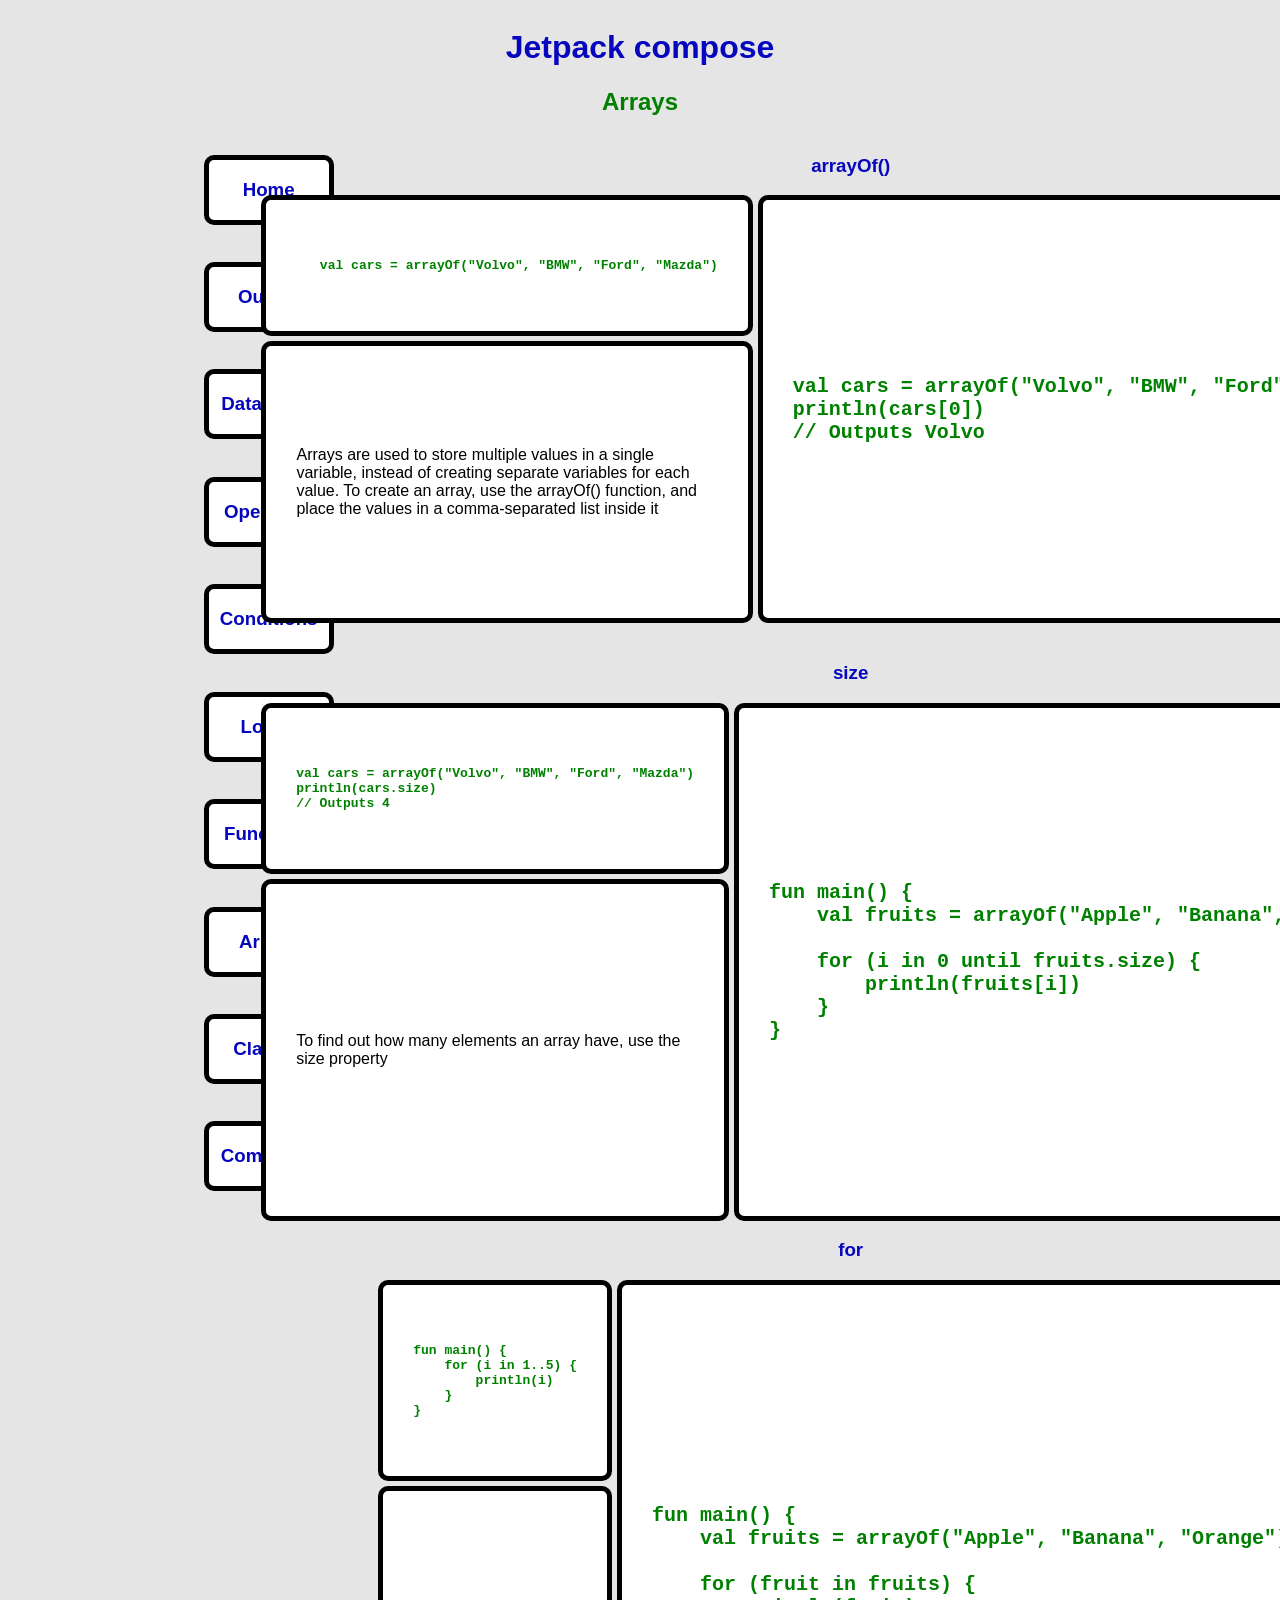
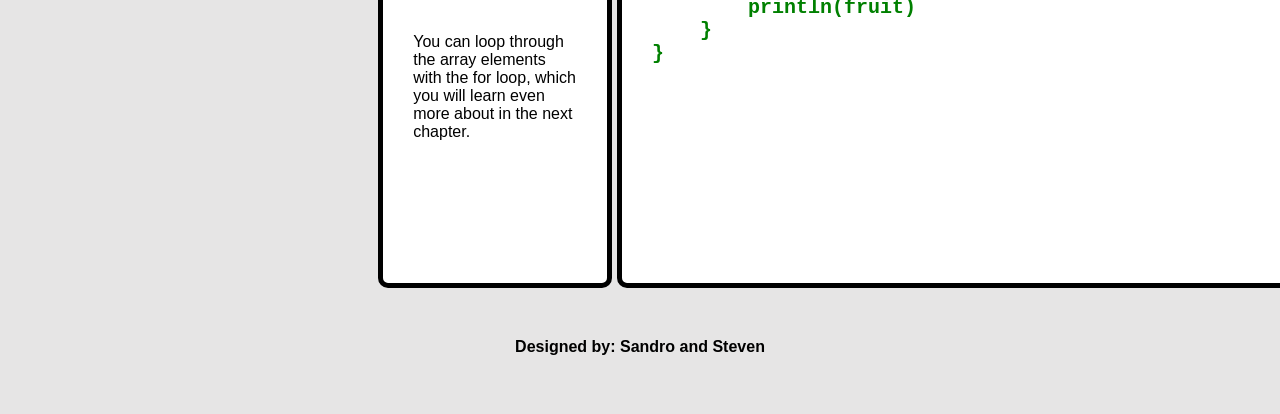
==== html/arrays.html @ feeeccbd "añado html de arrays" ====
<!DOCTYPE html>
<html lang="en">
<head>
    <meta charset="UTF-8">
    <meta name="viewport" content="width=device-width, initial-scale=1.0">
    <link rel="stylesheet" href="../css/general.css">
    <title>Arrays</title>
</head>
<body class="page">
    <header class="header">
        <h1 class="title">Jetpack compose</h1>
        <h2 class="category">Arrays</h2>
    </header>
    <nav class="menu">
        <h3 class="menuConcept">Home</h3>
        <h3 class="menuConcept">Output</h3>
        <h3 class="menuConcept">Data types</h3>
        <h3 class="menuConcept">Operators</h3>
        <h3 class="menuConcept">Conditions</h3>
        <h3 class="menuConcept">Loops</h3>
        <h3 class="menuConcept">Functions</h3>
        <h3 class="menuConcept">Arrays</h3>
        <h3 class="menuConcept">Classes</h3>
        <h3 class="menuConcept">Composes</h3>
    </nav>
    <main class="main">
        <section class="concept">
            <h3 class="conceptName">arrayOf()</h3>
            <div class="conceptContent">
                <div class="definition">
<pre>
<code>
   val cars = arrayOf("Volvo", "BMW", "Ford", "Mazda")
</code>
</pre>
                </div>
                <div class="explanation">
                Arrays are used to store multiple values in a single variable, instead of creating separate variables for each value. To create an array, use the arrayOf() function, and place the values in a comma-separated list inside it</div>
                <div class="example">
<pre>
<code>
val cars = arrayOf("Volvo", "BMW", "Ford", "Mazda")
println(cars[0])
// Outputs Volvo 
</code>
</pre>
                </div>
            </div>
        </section>
        <section class="concept">
            <h3 class="conceptName">size</h3>
            <div class="conceptContent">
                <div class="definition">
<pre>
<code>
val cars = arrayOf("Volvo", "BMW", "Ford", "Mazda")
println(cars.size)
// Outputs 4 
</code>
</pre>
                </div>
                <div class="explanation">
                    To find out how many elements an array have, use the size property</div>
                <div class="example">
<pre>
<code>
fun main() {
    val fruits = arrayOf("Apple", "Banana", "Orange")

    for (i in 0 until fruits.size) {
        println(fruits[i])
    }
}
</code>
</pre>
                </div>
            </div>
<h3 class="conceptName">for</h3>
            <div class="conceptContent">
                <div class="definition">
<pre>
<code>
fun main() {
    for (i in 1..5) {
        println(i)
    }
}
</code>
</pre>
                </div>
                <div class="explanation">
                    You can loop through the array elements with the for loop, which you will learn even more about in the next chapter.</div>
                <div class="example">
<pre>
<code>
fun main() {
    val fruits = arrayOf("Apple", "Banana", "Orange")

    for (fruit in fruits) {
        println(fruit)
    }
}
</code>
</pre>
                </div>
            </div>
        </section>
    </main>
    <footer class="footer">
        Designed by: Sandro and Steven
    </footer>
</body>
</html>
---- css/general.css ----
.page
{
    font-family:Arial, Helvetica, sans-serif;
    background-color:rgb(230, 229, 229);
}

.title
{
    color:rgb(6, 6, 190);
}

.category
{
    color:green;
}

.menuConcept
{
    display:flex;
    justify-content:center;
    align-items:center;
    color:rgb(6, 6, 190);
    background-color:white;
    border-width:5px;
    border-color:black;
    border-style:solid;
    border-radius:10px;
    padding:10px;
}

.menuConcept:hover
{
    color:rgb(2, 97, 2);
    background-color:rgb(155, 154, 154);
}

.conceptName
{
    color:rgb(6, 6, 190);
}

.definition
{
    display:flex;
    flex-direction:column;
    justify-content:center;
    align-items:center;
    color:green;
    font-weight:bolder;
    background-color:white;
    border-style:solid;
    border-color:black;
    border-width:5px;
    border-radius:10px;  
    padding:30px;
}

.explanation
{
    display:flex;
    justify-content:center;
    align-items:center;
    background-color:white;
    border-style:solid;
    border-color:black;
    border-width:5px;
    border-radius:10px;
    padding:30px;
}

.example
{
    display:flex;
    justify-content:center;
    align-items:center;
    color:green;
    background-color:white;
    border-style:solid;
    border-color:black;
    border-width:5px;
    border-radius:10px;
    font-size:20px;
    font-weight:bold;  
    padding:30px;
}

.footer
{
    font-weight:bold;
    padding:50px;
}

@media (min-width:1024px)
{
    .title
    {
        display:flex;
        justify-content:center;
    }

    .category
    {
        display:flex;
        justify-content:center;
    }

    .page
    {
        display:grid;
        grid-template-rows:auto auto auto;
        grid-template-columns:1fr 2fr;
    }

    .header
    {
        grid-row:1/2;
        grid-column:1/3;
    }

    .menu
    {
        grid-row:2/3;
        grid-column:1/2;
        display:flex;
        flex-direction:column;
        justify-content:flex-start;
        align-items:center;
        position:relative;
        left:50px;
    }

    .menuConcept
    {
        width:100px;
        height:40px;
        
    }

    .main
    {
        grid-row:2/3;
        grid-column:2/3;
        display:flex;
        flex-direction:column;
        align-items:center; 
        gap:20px;
    }

    .concept
    {
        display:flex;
        flex-direction:column;
        align-items:center;
        width:700px;
    }

    .conceptContent
    {
        display:grid;
        grid-template-rows:1fr 2fr;
        grid-template-columns:1fr 2fr;
        gap:5px;
    }

    .definition
    {
        grid-row:1/2;
        grid-column:1/2;
        position:relative;
    }

    .explanation
    {
        grid-row:2/3;
        grid-column:1/2;
        position:relative;
    }

    .example
    {
        grid-row:1/3;
        grid-column:2/3;
    }

    .footer
    {
        grid-row:3/4;
        grid-column:1/3;
        display:flex;
        justify-content:center;
        align-items:center;
    }
}

@media (min-width:768px) and (max-width:1023px)
{
    .title
    {
        display:flex;
        justify-content:center;
    }

    .category
    {
        display:flex;
        justify-content:center;
    }

    .page
    {
        display:grid;
        grid-template-rows:auto auto auto;
        grid-template-columns:1fr 2fr;
    }

    .header
    {
        grid-row:1/2;
        grid-column:1/3;
    }

    .menu
    {
        grid-row:2/3;
        grid-column:1/2;
        display:flex;
        flex-direction:column;
        justify-content:flex-start;
        align-items:center;
        position:relative;
        left:50px;
    }

    .menuConcept
    {
        width:100px;
        height:40px;
        
    }

    .main
    {
        grid-row:2/3;
        grid-column:2/3;
        display:flex;
        flex-direction:column;
        justify-content:flex-start;
        align-items:center; 
        gap:20px;
    }

    .concept
    {
        width:700px;
    }

    .conceptName
    {
        text-align:center;
    }

    .conceptContent
    {
        display:flex;
        flex-direction:column;
        align-items:center;
        gap:5px;
    }

    .definition
    {
        width:400px;
    }

    .explanation
    {
        width:400px;
    }

    .example
    {
        width:400px;
    }

    .footer
    {
        grid-row:3/4;
        grid-column:1/3;
        display:flex;
        justify-content:center;
        align-items:center;
    }
}
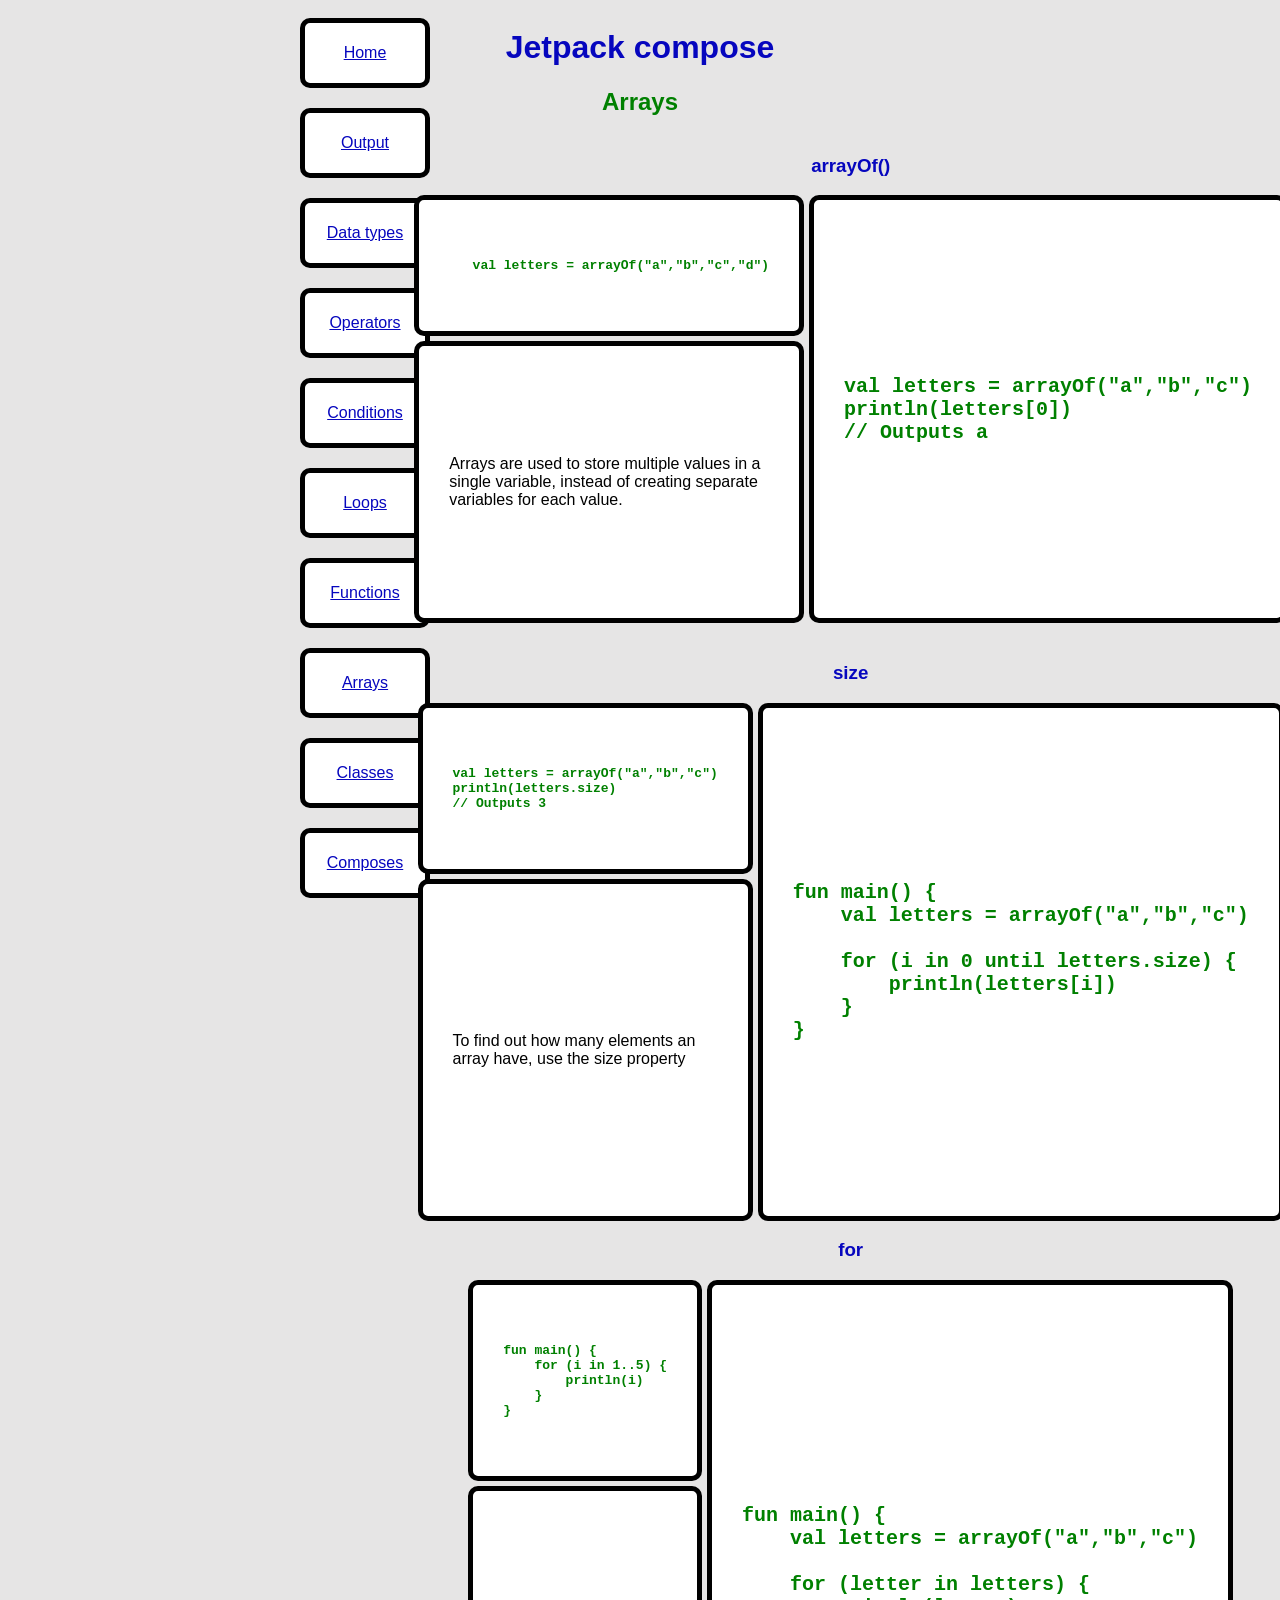
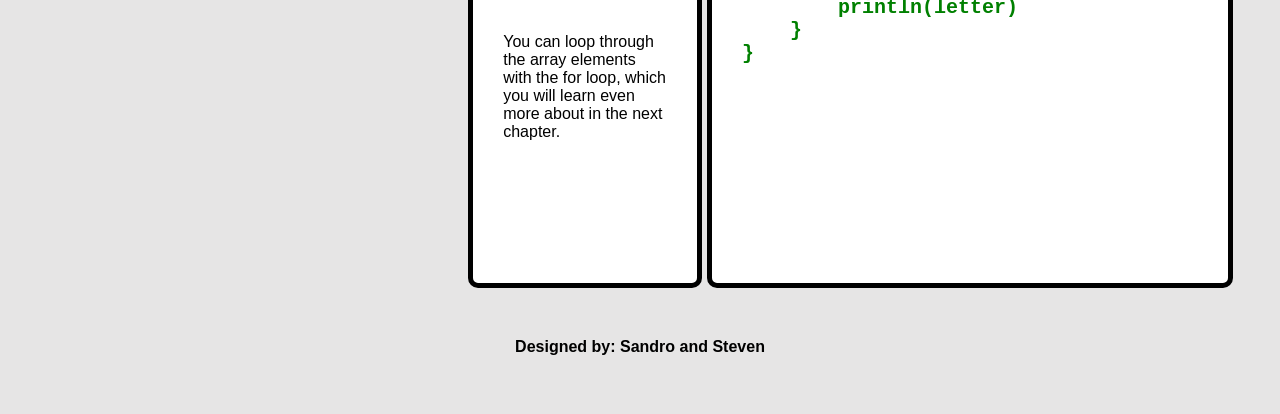
==== commit b6f92147: "completo" ====
--- a/html/arrays.html
+++ b/html/arrays.html
@@ -1,3 +1,4 @@
+
 <!DOCTYPE html>
 <html lang="en">
 <head>
@@ -12,16 +13,16 @@
         <h2 class="category">Arrays</h2>
     </header>
     <nav class="menu">
-        <h3 class="menuConcept">Home</h3>
-        <h3 class="menuConcept">Output</h3>
-        <h3 class="menuConcept">Data types</h3>
-        <h3 class="menuConcept">Operators</h3>
-        <h3 class="menuConcept">Conditions</h3>
-        <h3 class="menuConcept">Loops</h3>
-        <h3 class="menuConcept">Functions</h3>
-        <h3 class="menuConcept">Arrays</h3>
-        <h3 class="menuConcept">Classes</h3>
-        <h3 class="menuConcept">Composes</h3>
+        <a href="../index.html" class="menuConcept">Home</a>
+        <a href="../html/output.html" class="menuConcept">Output</a>
+        <a href="../html/dataTypes.html" class="menuConcept">Data types</a>
+        <a href="../html/operators.html" class="menuConcept">Operators</a>
+        <a href="../html/conditions.html" class="menuConcept">Conditions</a>
+        <a href="../html/loops.html" class="menuConcept">Loops</a>
+        <a href="../html/functions.html" class="menuConcept">Functions</a>
+        <a href="../html/arrays.html" class="menuConcept">Arrays</a>
+        <a href="../html/classes.html" class="menuConcept">Classes</a>
+        <a href="../html/composes.html" class="menuConcept">Composes</a>
     </nav>
     <main class="main">
         <section class="concept">
@@ -30,18 +31,18 @@
                 <div class="definition">
 <pre>
 <code>
-   val cars = arrayOf("Volvo", "BMW", "Ford", "Mazda")
+   val letters = arrayOf("a","b","c","d")
 </code>
 </pre>
                 </div>
                 <div class="explanation">
-                Arrays are used to store multiple values in a single variable, instead of creating separate variables for each value. To create an array, use the arrayOf() function, and place the values in a comma-separated list inside it</div>
+                Arrays are used to store multiple values in a single variable, instead of creating separate variables for each value.</div>
                 <div class="example">
 <pre>
 <code>
-val cars = arrayOf("Volvo", "BMW", "Ford", "Mazda")
-println(cars[0])
-// Outputs Volvo 
+val letters = arrayOf("a","b","c")
+println(letters[0])
+// Outputs a 
 </code>
 </pre>
                 </div>
@@ -53,9 +54,9 @@
                 <div class="definition">
 <pre>
 <code>
-val cars = arrayOf("Volvo", "BMW", "Ford", "Mazda")
-println(cars.size)
-// Outputs 4 
+val letters = arrayOf("a","b","c")
+println(letters.size)
+// Outputs 3 
 </code>
 </pre>
                 </div>
@@ -65,10 +66,10 @@
 <pre>
 <code>
 fun main() {
-    val fruits = arrayOf("Apple", "Banana", "Orange")
+    val letters = arrayOf("a","b","c")
 
-    for (i in 0 until fruits.size) {
-        println(fruits[i])
+    for (i in 0 until letters.size) {
+        println(letters[i])
     }
 }
 </code>
@@ -94,10 +95,10 @@
 <pre>
 <code>
 fun main() {
-    val fruits = arrayOf("Apple", "Banana", "Orange")
+    val letters = arrayOf("a","b","c")
 
-    for (fruit in fruits) {
-        println(fruit)
+    for (letter in letters) {
+        println(letter)
     }
 }
 </code>
@@ -110,4 +111,4 @@
         Designed by: Sandro and Steven
     </footer>
 </body>
-</html>+</html>
--- a/css/general.css
+++ b/css/general.css
@@ -123,17 +123,18 @@
         grid-column:1/2;
         display:flex;
         flex-direction:column;
-        justify-content:flex-start;
-        align-items:center;
-        position:relative;
-        left:50px;
+        justify-content:center;
+        gap:20px;
+        position:fixed;
+        left:300px;
+        height:100%;
     }
 
     .menuConcept
     {
+        margin:0px;
         width:100px;
         height:40px;
-        
     }
 
     .main
@@ -225,17 +226,18 @@
         grid-column:1/2;
         display:flex;
         flex-direction:column;
-        justify-content:flex-start;
-        align-items:center;
-        position:relative;
-        left:50px;
+        justify-content:center;
+        gap:20px;
+        position:fixed;
+        left:100px;
+        height:100%;
     }
 
     .menuConcept
     {
+        margin:0px;
         width:100px;
         height:40px;
-        
     }
 
     .main
@@ -290,4 +292,98 @@
         justify-content:center;
         align-items:center;
     }
+}
+
+@media (max-width:767px)
+{
+    .title
+    {
+        display:flex;
+        justify-content:center;
+    }
+
+    .category
+    {
+        display:flex;
+        justify-content:center;
+    }
+
+    .page
+    {
+        display:flex;
+        flex-direction:column;
+    }
+
+    .header
+    {
+        grid-row:1/2;
+        grid-column:1/3;
+    }
+
+    .menu
+    {
+        display:flex;
+        flex-direction:column;
+        align-items:center;
+    }
+
+    .menuConcept
+    {
+        width:fit-content;
+        height:fit-content;
+        width:320px;
+    }
+
+    .main
+    {
+        grid-row:2/3;
+        grid-column:2/3;
+        display:flex;
+        flex-direction:column;
+        justify-content:flex-start;
+        align-items:center; 
+        gap:20px;
+    }
+
+    .concept
+    {
+        width:700px;
+    }
+
+    .conceptName
+    {
+        text-align:center;
+    }
+
+    .conceptContent
+    {
+        display:flex;
+        flex-direction:column;
+        align-items:center;
+        gap:5px;
+    }
+
+    .definition
+    {
+        width:400px;
+    }
+
+    .explanation
+    {
+        width:400px;
+    }
+
+    .example
+    {
+        width:400px;
+    }
+
+    .footer
+    {
+        grid-row:3/4;
+        grid-column:1/3;
+        display:flex;
+        justify-content:center;
+        align-items:center;
+    }
 }
